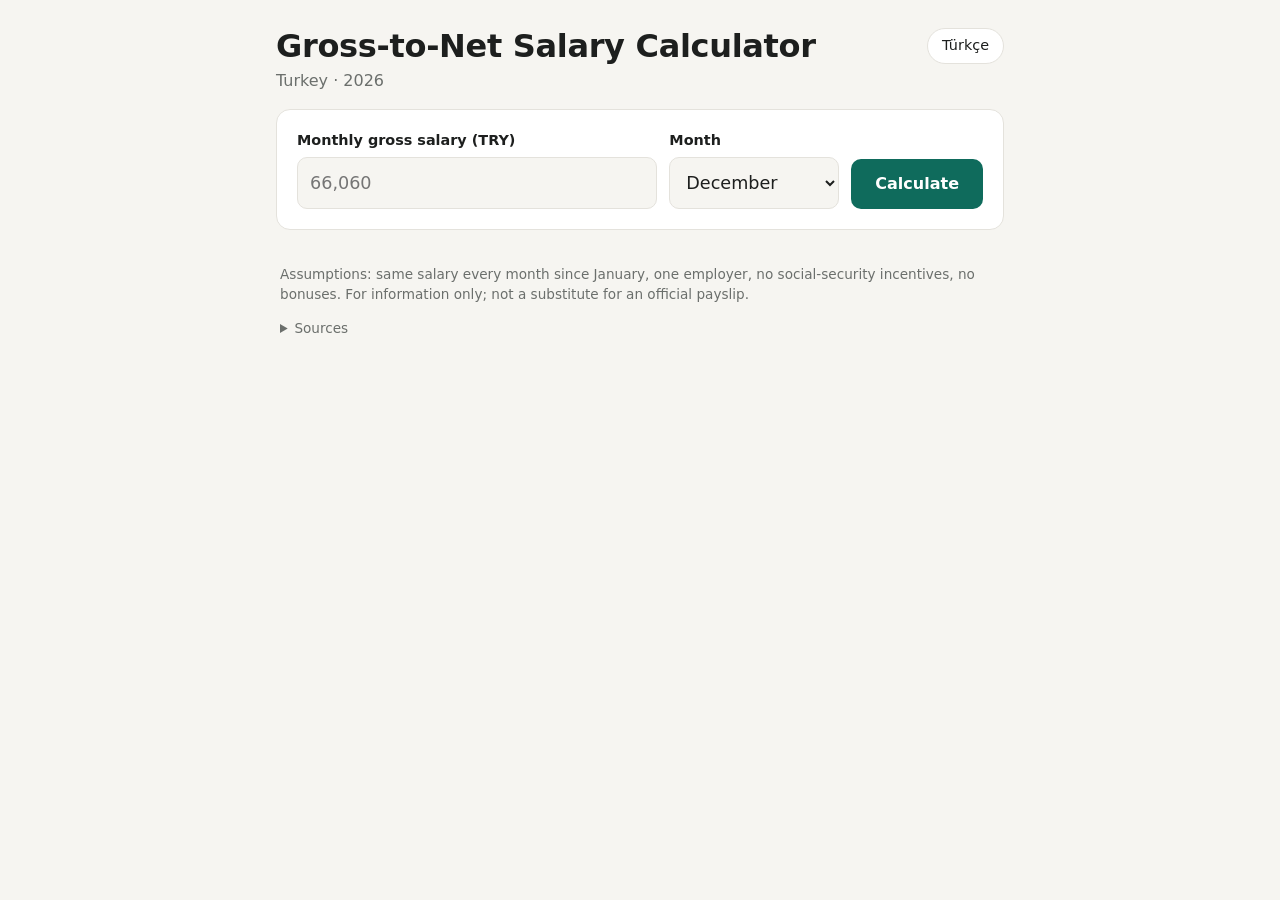
==== web/index.html @ c114e3a8 "feat(web): bilingual TR/EN calculator UI + GitHub Pages from repo root - web/: form, monthly breakdo" ====
<!doctype html>
<html lang="tr">
<head>
  <meta charset="utf-8">
  <meta name="viewport" content="width=device-width, initial-scale=1">
  <title>Brüt–Net Maaş Hesaplayıcı</title>
  <meta name="description" content="Türkiye için brüt–net maaş hesaplayıcı / Gross-to-net salary calculator for Turkey">
  <link rel="icon" href="data:image/svg+xml,%3Csvg xmlns=%27http://www.w3.org/2000/svg%27 viewBox=%270 0 32 32%27%3E%3Crect width=%2732%27 height=%2732%27 rx=%277%27 fill=%27%230f6b5c%27/%3E%3Ctext x=%2716%27 y=%2723%27 font-size=%2720%27 text-anchor=%27middle%27 fill=%27white%27 font-family=%27sans-serif%27%3E%E2%82%BA%3C/text%3E%3C/svg%3E">
  <link rel="stylesheet" href="style.css">
  <script type="module" src="app.js"></script>
</head>
<body>
  <header class="top">
    <div>
      <h1 data-i18n="title">Brüt–Net Maaş Hesaplayıcı</h1>
      <p class="subtitle" id="subtitle"></p>
    </div>
    <button type="button" id="lang" class="lang"></button>
  </header>

  <main>
    <form id="form" class="card form" novalidate>
      <div class="field grow">
        <label for="gross" data-i18n="grossLabel">Aylık brüt maaş (TL)</label>
        <input id="gross" name="gross" inputmode="decimal" autocomplete="off" required>
      </div>
      <div class="field">
        <label for="month" data-i18n="monthLabel">Ay</label>
        <select id="month" name="month"></select>
      </div>
      <button type="submit" data-i18n="calculate">Hesapla</button>
      <p id="error" class="error" role="alert" hidden></p>
    </form>

    <section id="result" class="card result" aria-live="polite" hidden>
      <p class="net-label" id="netFor"></p>
      <p class="net-value" id="netValue"></p>
      <h2 data-i18n="breakdown">Kesinti dökümü</h2>
      <dl id="breakdown" class="breakdown"></dl>
    </section>

    <section id="year" class="card" hidden>
      <h2 data-i18n="yearTitle">Yıl boyunca aylık net</h2>
      <div class="table-wrap">
        <table>
          <thead><tr>
            <th data-i18n="colMonth">Ay</th>
            <th data-i18n="colTaxBase" class="num">Kümülatif matrah</th>
            <th data-i18n="colIncomeTax" class="num">Gelir vergisi</th>
            <th data-i18n="colNet" class="num">Net</th>
          </tr></thead>
          <tbody id="yearBody"></tbody>
          <tfoot id="yearFoot"></tfoot>
        </table>
      </div>
    </section>

    <footer class="notes">
      <p data-i18n="assumptions"></p>
      <details>
        <summary data-i18n="sources">Kaynaklar</summary>
        <ul id="sources"></ul>
      </details>
    </footer>
  </main>
</body>
</html>
---- web/style.css ----
:root {
  --bg: #f6f5f1;
  --card: #ffffff;
  --ink: #1d1f1e;
  --muted: #6b6f6c;
  --line: #e4e2dc;
  --accent: #0f6b5c;
  --accent-ink: #ffffff;
  --error: #b42318;
  --radius: 14px;
  color-scheme: light dark;
}
@media (prefers-color-scheme: dark) {
  :root { --bg: #141615; --card: #1d201f; --ink: #ecebe7; --muted: #a2a6a3; --line: #2e3230; --accent: #4fb7a3; --accent-ink: #0b1513; --error: #f97066; }
}
* { box-sizing: border-box; }
body {
  margin: 0; background: var(--bg); color: var(--ink);
  font: 16px/1.5 system-ui, -apple-system, "Segoe UI", Roboto, sans-serif;
  -webkit-text-size-adjust: 100%;
}
.top, main { max-width: 760px; margin: 0 auto; padding: 0 16px; }
.top { display: flex; justify-content: space-between; align-items: flex-start; gap: 12px; padding-top: 28px; }
h1 { font-size: clamp(1.4rem, 4.5vw, 2rem); line-height: 1.15; margin: 0; letter-spacing: -0.01em; }
.subtitle { margin: 4px 0 0; color: var(--muted); }
h2 { font-size: 1rem; margin: 20px 0 8px; }
.lang {
  flex: none; border: 1px solid var(--line); background: var(--card); color: var(--ink);
  border-radius: 999px; padding: 6px 14px; font: inherit; font-size: 0.9rem; cursor: pointer;
}
.card { background: var(--card); border: 1px solid var(--line); border-radius: var(--radius); padding: 20px; margin-top: 16px; }
.form { display: flex; flex-direction: column; gap: 12px; }
.field { display: flex; flex-direction: column; gap: 6px; }
.form label { font-weight: 600; font-size: 0.9rem; }
.form input, .form select {
  font: inherit; font-size: 1.1rem; padding: 12px; border-radius: 10px;
  border: 1px solid var(--line); background: var(--bg); color: var(--ink); width: 100%; height: 52px;
}
.form input:focus, .form select:focus, .lang:focus-visible, .form button:focus-visible { outline: 3px solid color-mix(in srgb, var(--accent) 45%, transparent); outline-offset: 1px; }
.form button {
  margin-top: 4px; font: inherit; font-weight: 700; padding: 13px; border: 0; border-radius: 10px;
  background: var(--accent); color: var(--accent-ink); cursor: pointer;
}
@media (min-width: 640px) {
  .form { flex-direction: row; flex-wrap: wrap; align-items: flex-end; }
  .field.grow { flex: 1 1 240px; }
  .field:not(.grow) { flex: 0 0 170px; }
  .form button { margin-top: 0; padding: 13px 24px; }
  .form .error { flex-basis: 100%; }
}
.error { color: var(--error); margin: 8px 0 0; font-weight: 600; }
.net-label { margin: 0; color: var(--muted); }
.net-value { margin: 2px 0 0; font-size: clamp(2rem, 9vw, 2.8rem); font-weight: 750; letter-spacing: -0.02em; font-variant-numeric: tabular-nums; color: var(--accent); }
.breakdown { margin: 0; }
.row { display: flex; justify-content: space-between; gap: 16px; padding: 8px 0; border-top: 1px solid var(--line); }
.row dt { color: var(--ink); }
.row dd { margin: 0; font-variant-numeric: tabular-nums; text-align: right; white-space: nowrap; }
.row.sub dt, .row.sub dd { color: var(--muted); font-size: 0.88rem; }
.row.sub dt { padding-left: 12px; }
.row.total { font-weight: 700; border-top: 2px solid var(--ink); }
.row.muted dt, .row.muted dd { color: var(--muted); }
.card > h2:first-child { margin-top: 0; }
.table-wrap { overflow-x: auto; }
table { width: 100%; border-collapse: collapse; font-variant-numeric: tabular-nums; font-size: 0.92rem; }
th, td { padding: 8px 6px; border-top: 1px solid var(--line); text-align: left; white-space: nowrap; }
th { color: var(--muted); font-weight: 600; font-size: 0.8rem; border-top: 0; }
.num { text-align: right; }
tr.current td { background: color-mix(in srgb, var(--accent) 12%, transparent); font-weight: 600; }
tfoot td { font-weight: 700; border-top: 2px solid var(--ink); }
.notes { color: var(--muted); font-size: 0.85rem; padding: 20px 4px 40px; }
.notes summary { cursor: pointer; }
.notes li { margin: 6px 0; }
@media (max-width: 420px) {
  .card { padding: 16px; }
  th:nth-child(2), td:nth-child(2) { display: none; }
}
@media (max-width: 359px) {
  table { font-size: 0.8rem; }
  th, td { padding: 7px 3px; }
}
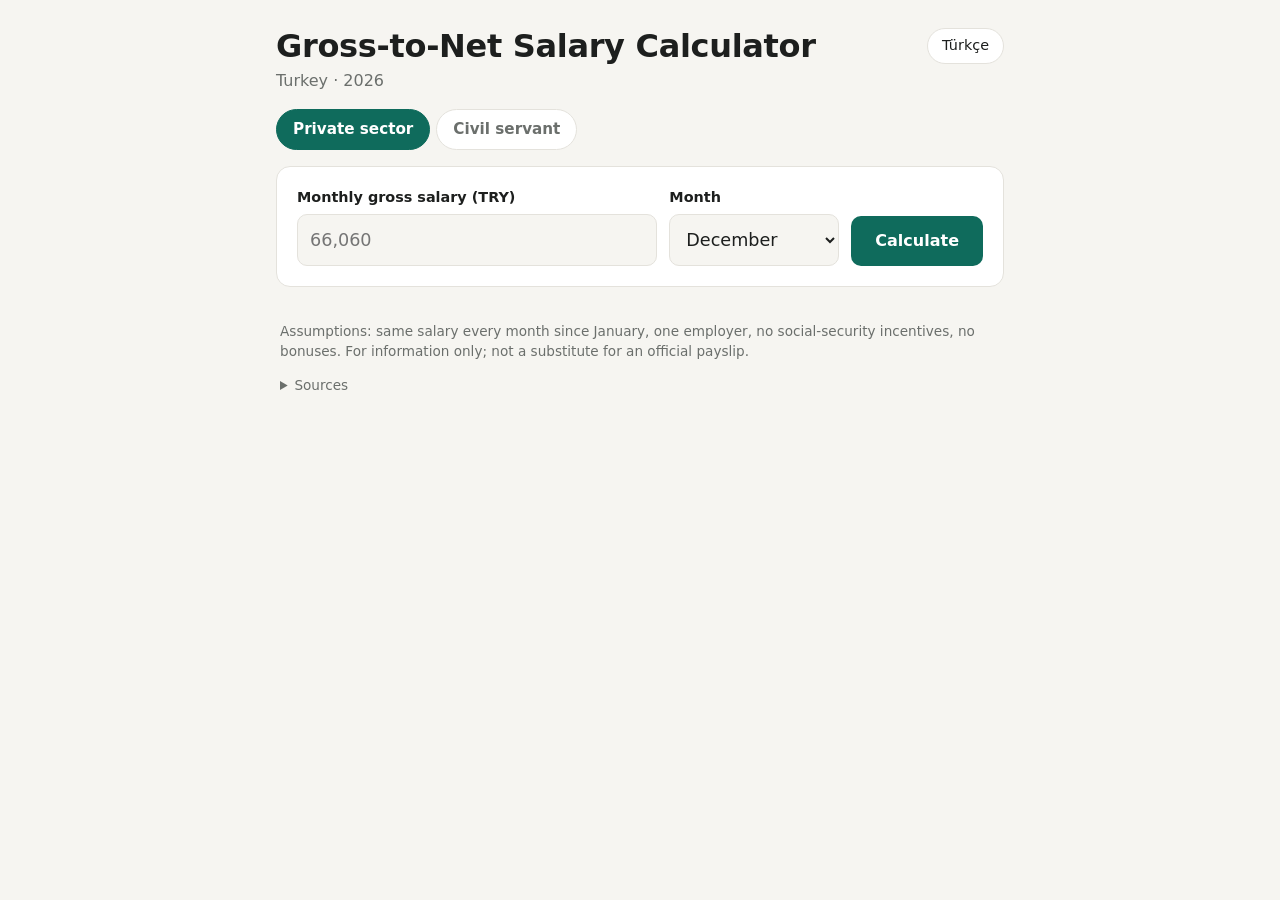
==== commit 2eb8e98a: "feat(web): civil-servant page with January 2027 raise estimate - web/memur.html + memur.js: title, d" ====
--- a/web/index.html
+++ b/web/index.html
@@ -17,6 +17,10 @@
     </div>
     <button type="button" id="lang" class="lang"></button>
   </header>
+  <nav class="tabs top-nav" aria-label="Hesaplayıcılar">
+    <a href="./" id="navPrivate" aria-current="page">Özel sektör</a>
+    <a href="memur.html" id="navMemur">Memur</a>
+  </nav>
 
   <main>
     <form id="form" class="card form" novalidate>
--- a/web/style.css
+++ b/web/style.css
@@ -72,9 +72,43 @@
 .notes li { margin: 6px 0; }
 @media (max-width: 420px) {
   .card { padding: 16px; }
-  th:nth-child(2), td:nth-child(2) { display: none; }
+  #year th:nth-child(2), #year td:nth-child(2) { display: none; }
 }
 @media (max-width: 359px) {
   table { font-size: 0.8rem; }
   th, td { padding: 7px 3px; }
 }
+/* tabs between calculators */
+.top-nav { display: flex; gap: 6px; max-width: 760px; margin: 0 auto; padding: 16px 16px 0; }
+.tabs a {
+  text-decoration: none; color: var(--muted); padding: 8px 16px; border-radius: 999px;
+  border: 1px solid var(--line); background: var(--card); font-weight: 600; font-size: 0.95rem;
+}
+.tabs a[aria-current="page"] { background: var(--accent); color: var(--accent-ink); border-color: var(--accent); }
+/* civil-servant form */
+.grid-form { display: grid; grid-template-columns: 1fr 1fr; gap: 12px; }
+.grid-form .span2 { grid-column: 1 / -1; }
+.grid-form button { margin-top: 4px; font: inherit; font-weight: 700; padding: 13px; border: 0; border-radius: 10px; background: var(--accent); color: var(--accent-ink); cursor: pointer; }
+.grid-form .field.check { justify-content: flex-end; }
+.grid-form .field.check label { display: flex; gap: 8px; align-items: center; font-weight: 600; min-height: 52px; }
+.grid-form .field.check input { width: 22px; height: 22px; }
+.hint { color: var(--muted); font-size: 0.8rem; margin: 0; }
+.scenario { border: 1px dashed var(--line); border-radius: 10px; padding: 12px; margin: 0; display: grid; gap: 8px; }
+.scenario legend { font-weight: 700; padding: 0 6px; }
+.two { display: grid; grid-template-columns: 1fr 1fr; gap: 12px; }
+.grid-form .field input, .grid-form .field select { font: inherit; font-size: 1.05rem; padding: 10px 12px; border-radius: 10px; border: 1px solid var(--line); background: var(--bg); color: var(--ink); width: 100%; height: 50px; }
+.grid-form .field label { font-weight: 600; font-size: 0.88rem; }
+.pair { display: grid; grid-template-columns: 1fr 1fr; gap: 16px; }
+.pair .card { margin-top: 16px; }
+.delta { margin: 4px 0 0; color: var(--muted); font-variant-numeric: tabular-nums; }
+tr.total td { font-weight: 700; border-top: 2px solid var(--ink); }
+@media (max-width: 559px) {
+  .pair { grid-template-columns: 1fr; gap: 0; }
+  .grid-form { grid-template-columns: 1fr 1fr; }
+  .grid-form .field label { font-size: 0.82rem; }
+}
+@media (max-width: 359px) {
+  .grid-form, .two { grid-template-columns: 1fr; }
+}
+#lines td:first-child { white-space: normal; min-width: 0; }
+@media (max-width: 559px) { #lines, #lines + * { font-size: 0.84rem; } #lines td { padding: 7px 4px; } }
